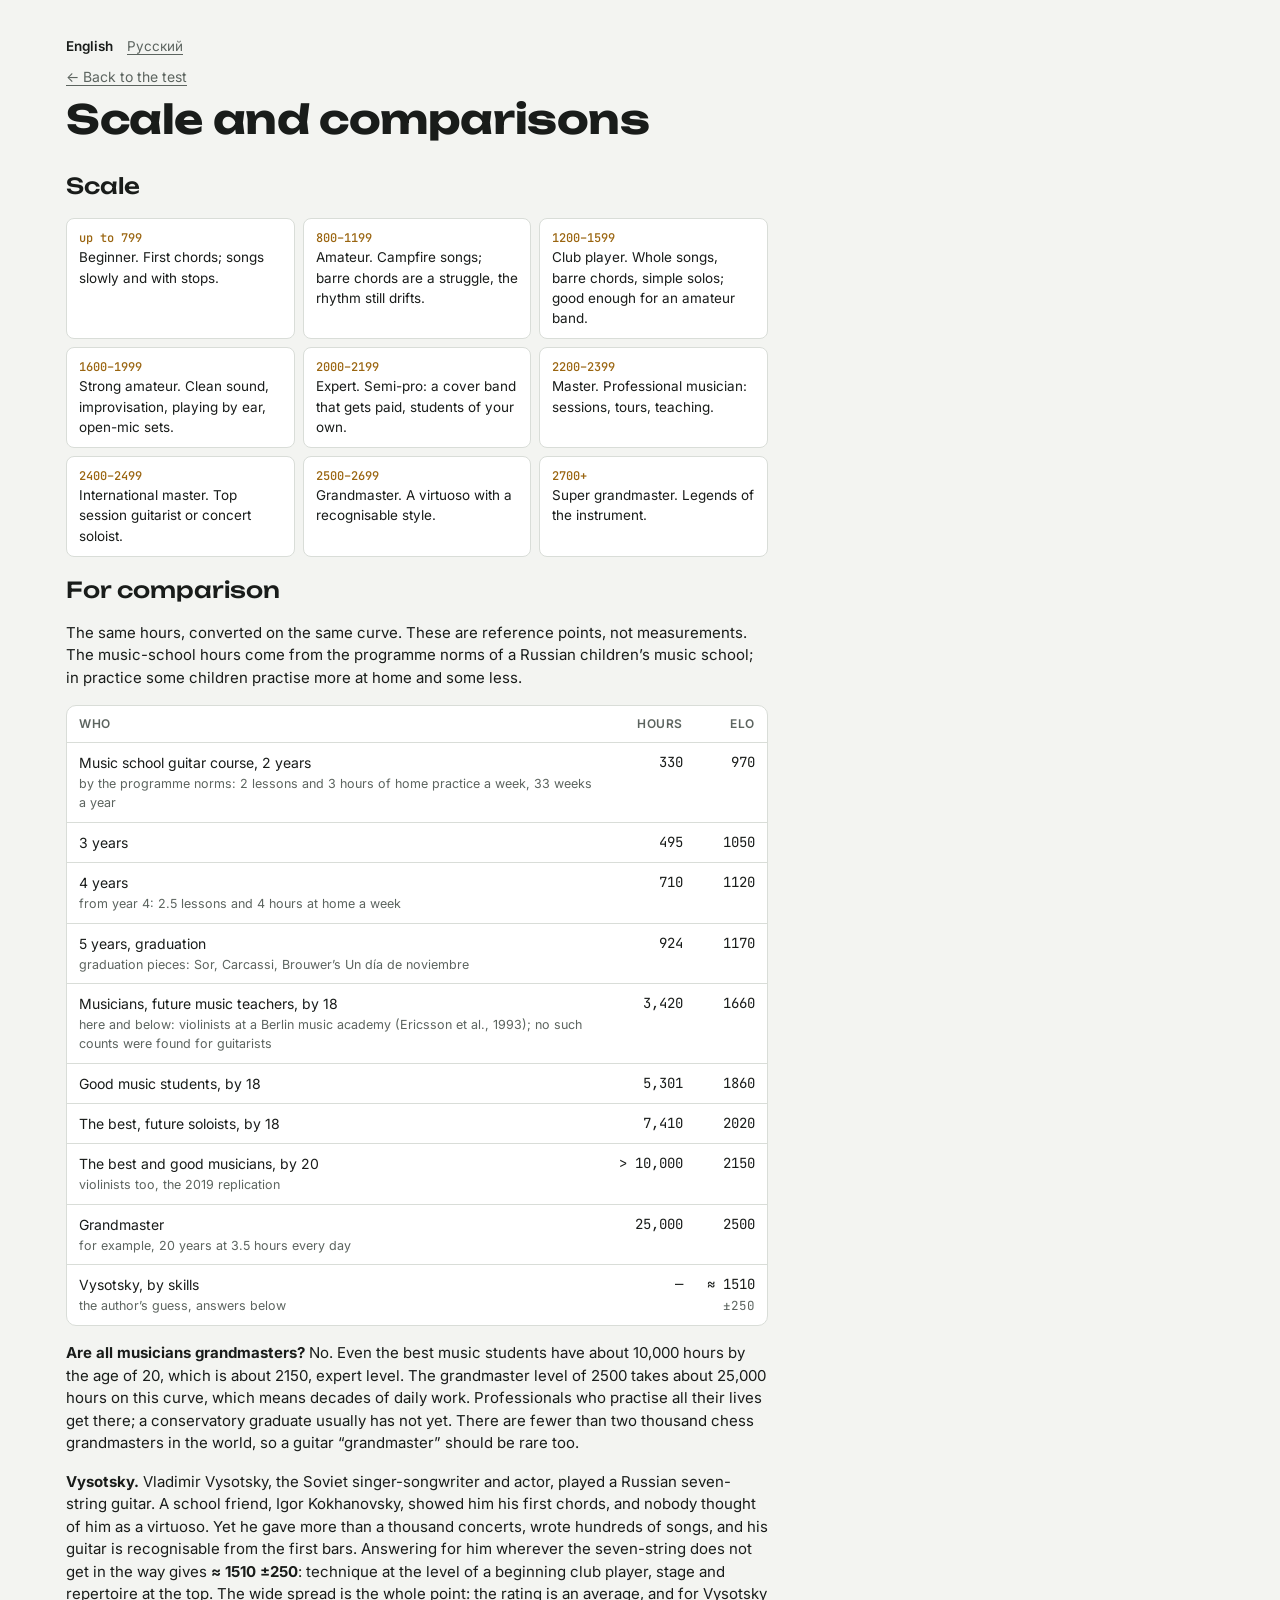
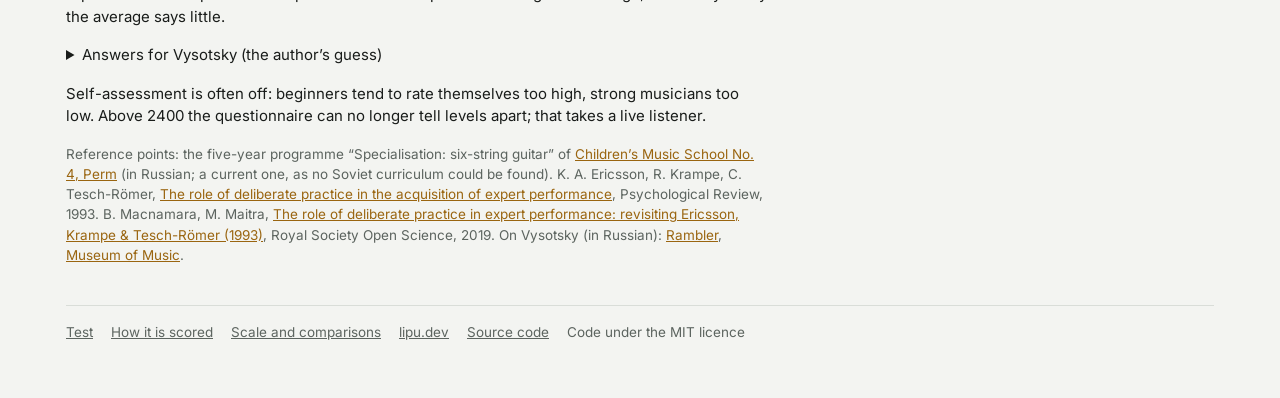
==== site/compare/index.html @ 153f65c1 "Short top line; explanation and method on their own pages The quiz page now opens with one line ("Me" ====
<!doctype html>
<html lang="en">
<head>
<meta charset="utf-8">
<meta name="viewport" content="width=device-width, initial-scale=1, viewport-fit=cover">
<script>try { if (localStorage.getItem('guitar-elo-lang') === 'ru') location.replace('/ru' + location.pathname + location.search + location.hash); } catch (e) {}</script>
<title>Guitar Elo scale: rating bands, music school hours and Vysotsky</title>
<meta name="description" content="The Guitar Elo scale from beginner to master, with reference points on the same curve: music school, conservatory and professional hours, and Vysotsky.">
<link rel="canonical" href="https://guitar-elo.lipu.dev/compare/">
<link rel="alternate" hreflang="en" href="https://guitar-elo.lipu.dev/compare/">
<link rel="alternate" hreflang="ru" href="https://guitar-elo.lipu.dev/ru/compare/">
<link rel="alternate" hreflang="x-default" href="https://guitar-elo.lipu.dev/compare/">
<link rel="icon" href="/favicon.svg" type="image/svg+xml">
<meta name="theme-color" content="#F3F4F1" media="(prefers-color-scheme: light)">
<meta name="theme-color" content="#111413" media="(prefers-color-scheme: dark)">
<meta property="og:type" content="article">
<meta property="og:locale" content="en_GB">
<meta property="og:locale:alternate" content="ru_RU">
<meta property="og:site_name" content="lipu.dev">
<meta property="og:url" content="https://guitar-elo.lipu.dev/compare/">
<meta property="og:title" content="Guitar Elo scale: rating bands, music school hours and Vysotsky">
<meta property="og:description" content="The Guitar Elo scale from beginner to master, with reference points on the same curve: music school, conservatory and professional hours, and Vysotsky.">
<meta property="og:image" content="https://guitar-elo.lipu.dev/og-en.png">
<meta property="og:image:width" content="1200">
<meta property="og:image:height" content="630">
<meta property="og:image:alt" content="Guitar Elo: how good are you at guitar? A fretboard with rating bands from Beginner to Master.">
<meta name="twitter:card" content="summary_large_image">
<link rel="preconnect" href="https://fonts.googleapis.com">
<link rel="preconnect" href="https://fonts.gstatic.com" crossorigin>
<link rel="stylesheet" href="https://fonts.googleapis.com/css2?family=Inter:wght@400;500;600&family=JetBrains+Mono:wght@400;500&family=Unbounded:wght@500;700&display=swap">
<link rel="stylesheet" href="../app.css?v=dev">
</head>
<body>
<div class="wrap">
  <p class="langhint" id="langhint" lang="ru" hidden>Эта страница есть на русском. <a href="../ru/compare/" data-lang="ru">Открыть</a><button type="button" aria-label="Закрыть">✕</button></p>
  <header class="top">
    <nav class="langs" aria-label="Language"><b>English</b><a href="../ru/compare/" hreflang="ru" lang="ru" data-lang="ru">Русский</a></nav>
    <p class="crumb"><a href="../">← Back to the test</a></p>
    <h1>Scale and comparisons</h1>
  </header>

  <section class="method page" id="compare">
    <h2>Scale</h2>
    <div class="bands" id="bands"></div>

    <h2>For comparison</h2>
    <p>The same hours, converted on the same curve. These are reference points, not measurements. The music-school hours come from the programme norms of a Russian children’s music school; in practice some children practise more at home and some less.</p>
    <div class="tablewrap">
      <table class="refs">
        <thead><tr><th>Who</th><th>Hours</th><th>Elo</th></tr></thead>
        <tbody id="refs"></tbody>
      </table>
    </div>
    <p><b>Are all musicians grandmasters?</b> No. Even the best music students have about 10,000 hours by the age of 20, which is about 2150, expert level. The grandmaster level of 2500 takes about 25,000 hours on this curve, which means decades of daily work. Professionals who practise all their lives get there; a conservatory graduate usually has not yet. There are fewer than two thousand chess grandmasters in the world, so a guitar “grandmaster” should be rare too.</p>
    <p><b>Vysotsky.</b> Vladimir Vysotsky, the Soviet singer-songwriter and actor, played a Russian seven-string guitar. A school friend, Igor Kokhanovsky, showed him his first chords, and nobody thought of him as a virtuoso. Yet he gave more than a thousand concerts, wrote hundreds of songs, and his guitar is recognisable from the first bars. Answering for him wherever the seven-string does not get in the way gives <b id="vysElo"></b>: technique at the level of a beginning club player, stage and repertoire at the top. The wide spread is the whole point: the rating is an average, and for Vysotsky the average says little.</p>
    <details><summary>Answers for Vysotsky (the author’s guess)</summary><ul class="vys" id="vysList"></ul></details>

    <p>Self-assessment is often off: beginners tend to rate themselves too high, strong musicians too low. Above 2400 the questionnaire can no longer tell levels apart; that takes a live listener.</p>
    <p class="sources">Reference points: the five-year programme “Specialisation: six-string guitar” of <a href="https://dmsh4perm.ru/public/%20%D0%B3%D0%B8%D1%82%D0%B0%D1%80%D0%B0%20%D1%88%D0%B5%D1%81%D1%82%D0%B8%D1%81%D1%82%D1%80%D1%83%D0%BD%D0%BD%D0%B0%D1%8F%205%20%D0%BB%D0%B5%D1%82%20%D0%A4%D0%93%D0%A2.pdf" target="_blank" rel="noopener">Children’s Music School No. 4, Perm</a> (in Russian; a current one, as no Soviet curriculum could be found). K. A. Ericsson, R. Krampe, C. Tesch-Römer, <a href="https://doi.org/10.1037/0033-295X.100.3.363" target="_blank" rel="noopener">The role of deliberate practice in the acquisition of expert performance</a>, Psychological Review, 1993. B. Macnamara, M. Maitra, <a href="https://doi.org/10.1098/rsos.190327" target="_blank" rel="noopener">The role of deliberate practice in expert performance: revisiting Ericsson, Krampe &amp; Tesch-Römer (1993)</a>, Royal Society Open Science, 2019. On Vysotsky (in Russian): <a href="https://kino.rambler.ru/movies/54465653-on-nauchil-vysotskogo-igrat-na-gitare-kto-na-samom-dele-vospital-barda-i-sochinil-babe-leto/" target="_blank" rel="noopener">Rambler</a>, <a href="https://music-museum.ru/about/news/11-faktov-iz-zhizni-vladimira-vyisoczkogo.-k-85-letiyu-so-dnya-rozhdeniya.html" target="_blank" rel="noopener">Museum of Music</a>.</p>
  </section>

  <footer class="foot">
    <a href="../">Test</a>
    <a href="../method/">How it is scored</a>
    <a href="../compare/">Scale and comparisons</a>
    <a href="https://lipu.dev/">lipu.dev</a>
    <a href="https://github.com/komapc/guitar-elo" rel="noopener">Source code</a>
    <span>Code under the MIT licence</span>
  </footer>
</div>

<script src="../i18n/en.js?v=dev"></script>
<script src="../common.js?v=dev"></script>
<script src="../about.js?v=dev"></script>
</body>
</html>
---- site/app.css ----
/* Layout: questionnaire column + sticky scorecard whose rating sits on a fretboard strip; on phones the scorecard leads and a slim bottom bar keeps the number in view. */
:root{
  --bg:#F3F4F1; --surface:#FFFFFF; --ink:#191C1A; --muted:#5C645F; --line:#D9DDD8;
  --accent:#9A6510; --accent-soft:#F5E9D2; --on-accent:#FFFFFF;
  --board:#3D2B22; --fret:#C7CAC4; --string:#D9C9A3; --inlay:#EFE8D8; --pin-hours:#9FD3B4;
  --good:#2E7448; --warn:#A5461E;
  --c-curve:#9A6510; --c-data:#2a78d6; --c-exp:#d55181;
  --f-display:'Unbounded','Inter',system-ui,sans-serif;
  --f-body:'Inter',system-ui,-apple-system,'Segoe UI',Roboto,sans-serif;
  --f-mono:'JetBrains Mono',ui-monospace,SFMono-Regular,Menlo,Consolas,monospace;
}
@media (prefers-color-scheme: dark){
  :root:not([data-theme="light"]){
    --bg:#111413; --surface:#1A1E1C; --ink:#E8EBE7; --muted:#9BA39E; --line:#2D3330;
    --accent:#E2B050; --accent-soft:#3A2F19; --on-accent:#1A1408;
    --board:#2B1E18; --fret:#8F938D; --string:#B8A57C; --inlay:#D2CAB8; --pin-hours:#7CC79C;
    --good:#6DC28C; --warn:#E89068; color-scheme:dark;
    --c-curve:#c98500; --c-data:#3987e5; --c-exp:#d55181;
  }
}
:root[data-theme="dark"]{
  --bg:#111413; --surface:#1A1E1C; --ink:#E8EBE7; --muted:#9BA39E; --line:#2D3330;
  --accent:#E2B050; --accent-soft:#3A2F19; --on-accent:#1A1408;
  --board:#2B1E18; --fret:#8F938D; --string:#B8A57C; --inlay:#D2CAB8; --pin-hours:#7CC79C;
  --good:#6DC28C; --warn:#E89068; color-scheme:dark;
  --c-curve:#c98500; --c-data:#3987e5; --c-exp:#d55181;
}
*{box-sizing:border-box}
body{background:var(--bg);color:var(--ink);font-family:var(--f-body);font-size:15px;line-height:1.5}
.wrap{max-width:1180px;margin:0 auto;padding-block:36px 56px;padding-left:max(16px,env(safe-area-inset-left,0px));padding-right:max(16px,env(safe-area-inset-right,0px))}
header.top{display:grid;gap:10px;max-width:68ch;margin-bottom:28px}
h1{font-family:var(--f-display);font-weight:700;font-size:clamp(28px,4.4vw,40px);line-height:1.1;letter-spacing:-0.01em;margin:0;text-wrap:balance}
.lede{margin:0;color:var(--muted);font-size:16px}
.langs{display:flex;gap:14px;font-size:13.5px;color:var(--muted)}
.langs a{color:var(--muted);text-underline-offset:3px}
.langs a:hover{color:var(--accent)}
.langs b{font-weight:600;color:var(--ink)}
.langhint{display:flex;flex-wrap:wrap;align-items:center;gap:6px 12px;margin:0 0 20px;padding:10px 14px;border:1px solid var(--line);border-radius:10px;background:var(--surface);font-size:14px}
.langhint a{color:var(--accent)}
.langhint button{margin-left:auto;font:14px var(--f-body);color:var(--muted);background:none;border:0;padding:2px 6px;cursor:pointer}
.langhint button:focus-visible{outline:2px solid var(--accent);outline-offset:1px}
.example{display:flex;flex-wrap:wrap;align-items:center;gap:10px 16px;margin:0 0 24px;padding:12px 16px;border:1px solid var(--accent);border-radius:10px;background:var(--accent-soft)}
.example p{margin:0;flex:1 1 320px;min-width:0}
.layout{display:grid;grid-template-columns:minmax(0,1fr) 384px;gap:32px;align-items:start}
.quiz{display:grid;gap:32px;min-width:0}
.group{display:grid;gap:12px;min-width:0}
.group h2{font-family:var(--f-display);font-weight:500;font-size:15px;letter-spacing:.04em;text-transform:uppercase;color:var(--muted);margin:0 0 2px}
fieldset.q{border:1px solid var(--line);background:var(--surface);border-radius:12px;padding:16px 18px 18px;margin:0;min-width:0}
fieldset.q legend{float:left;width:100%;padding:0;margin:0 0 12px;display:flex;gap:10px;align-items:baseline}
.qn{font-family:var(--f-mono);font-size:12px;color:var(--muted);flex:none}
.qt{font-weight:600;font-size:16px;flex:1 1 auto;min-width:0;text-wrap:balance}
.qelo{font-family:var(--f-mono);font-size:12px;color:var(--accent);white-space:nowrap;flex:none}
.qelo.off{color:var(--muted)}
.hint{clear:both;margin:-6px 0 8px;color:var(--muted);font-size:13.5px}
.hint details{display:inline}
.hint summary{display:inline;cursor:pointer;color:var(--accent);text-decoration:underline;text-underline-offset:3px}
.hint details[open] summary{margin-right:4px}
.val{display:block;clear:both;min-height:2.8em;margin:0 0 2px;font-weight:500;font-size:15px;line-height:1.4}
.q.unset .val{color:var(--muted);font-style:italic;font-weight:400}
.rail{position:relative;height:32px}
.rail::before{content:"";position:absolute;left:11px;right:11px;top:50%;height:4px;margin-top:-2px;border-radius:2px;background:var(--line)}
.rail i{position:absolute;top:50%;width:2px;height:10px;margin:-5px 0 0 -1px;border-radius:1px;background:var(--muted);opacity:.45;pointer-events:none}
.rail input{-webkit-appearance:none;appearance:none;position:relative;z-index:1;display:block;width:100%;height:32px;margin:0;background:transparent;cursor:pointer;touch-action:pan-y;--f:0}
.rail input::-webkit-slider-runnable-track{height:4px;border-radius:2px;background:linear-gradient(to right,var(--accent) calc(11px + (100% - 22px) * var(--f)),transparent 0)}
.rail input::-moz-range-track{height:4px;border-radius:2px;background:linear-gradient(to right,var(--accent) calc(11px + (100% - 22px) * var(--f)),transparent 0)}
.rail input::-webkit-slider-thumb{-webkit-appearance:none;appearance:none;width:22px;height:22px;margin-top:-9px;border-radius:50%;background:var(--accent);border:3px solid var(--surface);box-shadow:0 0 0 1.5px var(--accent)}
.rail input::-moz-range-thumb{width:16px;height:16px;border-radius:50%;background:var(--accent);border:3px solid var(--surface);box-shadow:0 0 0 1.5px var(--accent)}
.q.unset .rail input::-webkit-slider-runnable-track{background:transparent}
.q.unset .rail input::-moz-range-track{background:transparent}
.q.unset .rail input::-webkit-slider-thumb{background:var(--surface);box-shadow:0 0 0 1.5px var(--muted)}
.q.unset .rail input::-moz-range-thumb{background:var(--surface);box-shadow:0 0 0 1.5px var(--muted)}
.rail input:focus-visible{outline:2px solid var(--accent);outline-offset:2px;border-radius:6px}
.qfoot{display:flex;justify-content:flex-end;min-height:22px}
.clear{font:13px var(--f-body);color:var(--muted);background:none;border:0;padding:2px 0;cursor:pointer;text-decoration:underline;text-underline-offset:3px}
.clear:hover{color:var(--accent)}
.clear:focus-visible{outline:2px solid var(--accent);outline-offset:2px}
.q.unset .clear{visibility:hidden}
.tool{clear:both;display:flex;flex-wrap:wrap;align-items:center;gap:8px 10px;margin:0 0 12px;font-size:13.5px;color:var(--muted)}
.tool .btn{padding:7px 12px;font-size:13.5px}
.tool.on .tgo{background:var(--accent);border-color:var(--accent);color:var(--on-accent)}
.tclock{font:500 20px var(--f-mono);color:var(--ink);font-variant-numeric:tabular-nums}
.tclock:empty{display:none}
.seg{display:inline-flex;border:1px solid var(--line);border-radius:8px;overflow:hidden}
.segb{font:500 13px var(--f-mono);min-width:2.6em;padding:8px 6px;border:0;border-left:1px solid var(--line);background:var(--surface);color:var(--ink);cursor:pointer}
.segb:first-child{border-left:0}
.segb[aria-pressed="true"]{background:var(--accent-soft);color:var(--accent)}
.segb:focus-visible,.tbpm:focus-visible{outline:2px solid var(--accent);outline-offset:1px}
.tbpm{font:500 13px var(--f-mono);margin-left:4px;padding:6px 4px;border:1px solid var(--line);border-radius:8px;background:var(--surface);color:var(--ink)}
.tout{flex-basis:100%;scroll-margin:16px 0 88px}
.tout:empty{display:none}
.qz{flex-basis:100%;display:grid;gap:10px}
.qz[hidden]{display:none}
.qzq{display:flex;justify-content:space-between;align-items:baseline;gap:10px}
.qzpos{font:600 18px var(--f-body);color:var(--ink)}
.qzn{font:13px var(--f-mono)}
.notes{display:grid;grid-template-columns:repeat(6,minmax(0,1fr));gap:6px}
@media (max-width:560px){.notes{grid-template-columns:repeat(4,minmax(0,1fr))}}
.chords{display:grid;grid-template-columns:repeat(auto-fit,minmax(68px,1fr));gap:6px}
.tre,.tnext{white-space:nowrap}
.nb{font:500 14px var(--f-body);min-height:46px;padding:4px 2px;border:1px solid var(--line);border-radius:8px;background:var(--surface);color:var(--ink);cursor:pointer;display:flex;flex-direction:column;align-items:center;justify-content:center;line-height:1.15;touch-action:manipulation}
.nb small{font-size:11.5px;color:var(--muted)}
.nb:active{background:var(--accent-soft)}
.nb:focus-visible,.tset:focus-visible{outline:2px solid var(--accent);outline-offset:1px}
.tset{margin-left:6px;font:500 13px var(--f-body);padding:5px 10px;border-radius:8px;border:1px solid var(--accent);background:var(--accent-soft);color:var(--accent);cursor:pointer}
.tset:disabled{cursor:default;opacity:.8}
.tap{font:600 16px var(--f-body);min-height:96px;width:100%;border:1px solid var(--line);border-radius:10px;background:var(--surface);color:var(--ink);cursor:pointer;touch-action:none;user-select:none;-webkit-user-select:none;-webkit-touch-callout:none}
.tap:active,.tap.hit{background:var(--accent-soft)}
.tapn{display:block;margin-top:4px;font:13px var(--f-mono);color:var(--muted)}
.tapn:empty{display:none}
.tprog{height:4px;border-radius:2px;background:var(--line);overflow:hidden}
.tprog i{display:block;height:100%;background:var(--accent);transform-origin:left;transform:scaleX(0)}
@keyframes tprog{to{transform:scaleX(1)}}
.tap:focus-visible{outline:2px solid var(--accent);outline-offset:1px}

.score{position:sticky;top:calc(env(safe-area-inset-top,0px) + 16px);max-height:calc(100dvh - 32px);overflow:auto;background:var(--surface);border:1px solid var(--line);border-radius:14px;padding:20px;display:grid;gap:20px;min-width:0}
.eyebrow{font-size:12px;letter-spacing:.08em;text-transform:uppercase;color:var(--muted);margin:0}
.headline{display:grid;gap:6px}
.numrow{display:flex;align-items:baseline;gap:10px;flex-wrap:wrap}
.big{font-family:var(--f-display);font-weight:700;font-size:64px;line-height:1;letter-spacing:-0.03em;font-variant-numeric:tabular-nums}
.pm{font-family:var(--f-mono);font-size:16px;color:var(--muted)}
.band{font-family:var(--f-display);font-weight:500;font-size:17px;color:var(--accent);margin:0}
.bandtext{margin:0;color:var(--muted)}
.equiv{margin:0;font-size:13.5px;color:var(--muted)}
.equiv b{font-family:var(--f-mono);font-weight:500;color:var(--ink)}

.boardwrap{display:grid;gap:6px}
.board{position:relative;height:50px;border-radius:3px;background:var(--board);overflow:hidden}
.board .str{position:absolute;left:0;right:0;background:var(--string);opacity:.85}
.board .fret{position:absolute;top:0;bottom:0;width:3px;margin-left:-1.5px;background:var(--fret)}
.board .inlay{position:absolute;top:50%;width:8px;height:8px;margin:-4px 0 0 -4px;border-radius:50%;background:var(--inlay);opacity:.9}
.board .pin{position:absolute;top:0;bottom:0;width:0;transition:left .25s ease}
.board .pin::before{content:"";position:absolute;top:0;bottom:0;left:-2px;width:4px;border-radius:2px}
.board .pin::after{content:"";position:absolute;top:50%;left:-8px;width:16px;height:16px;margin-top:-8px;border-radius:50%}
.pin.skill::before{background:var(--accent)}
.pin.skill::after{background:var(--accent);box-shadow:0 0 0 2px var(--board)}
.pin.hours::before{background:repeating-linear-gradient(to bottom,var(--pin-hours) 0 5px,transparent 5px 9px)}
.pin.hours::after{background:transparent;border:2.5px solid var(--pin-hours)}
.ticks{position:relative;height:16px;font-family:var(--f-mono);font-size:10.5px;color:var(--muted)}
.ticks span{position:absolute;top:0;transform:translateX(-50%)}
.ticks span:first-child{transform:none}
.ticks span:last-child{transform:translateX(-100%)}
.legend{display:flex;flex-wrap:wrap;gap:4px 16px;font-size:12.5px;color:var(--muted)}
.legend i{display:inline-block;width:10px;height:10px;border-radius:50%;margin-right:6px;vertical-align:-1px}
.legend .k-skill{background:var(--accent)}
.legend .k-hours{border:2px solid var(--pin-hours)}

.block{display:grid;gap:10px;padding-top:16px;border-top:1px solid var(--line)}
.block h3{margin:0;font-size:13px;font-weight:600;letter-spacing:.06em;text-transform:uppercase;color:var(--muted)}
.cats{display:grid;gap:8px}
.cat{display:grid;grid-template-columns:8.6em minmax(0,1fr) 3.2em;gap:10px;align-items:center;font-size:14px}
.cat .bar{height:6px;border-radius:3px;background:var(--line);overflow:hidden}
.cat .bar i{display:block;height:100%;background:var(--accent);border-radius:3px;transition:width .25s ease}
.cat .v{font-family:var(--f-mono);font-size:13px;text-align:right;font-variant-numeric:tabular-nums}
.cat.weak .name{color:var(--warn);font-weight:600}
.cat.weak .bar i{background:var(--warn)}
.weaknote{margin:0;font-size:13.5px;color:var(--muted)}
.weaknote b{color:var(--warn)}

.practice{display:flex;flex-wrap:wrap;align-items:center;gap:6px 8px;font-size:14px}
.practice input,.cal input{width:4.4em;padding:6px 8px;font:500 14px var(--f-mono);color:var(--ink);background:var(--bg);border:1px solid var(--line);border-radius:6px}
.practice input:focus-visible,.cal input:focus-visible{outline:2px solid var(--accent);outline-offset:1px}
.compare{margin:0;font-size:14px}
.compare b{font-family:var(--f-mono);font-weight:500}
.verdict{margin:0;font-size:14px;color:var(--muted)}
.verdict.up{color:var(--good)}
.verdict.down{color:var(--warn)}

.actions{display:flex;flex-wrap:wrap;gap:8px;align-items:center}
.btn{font:500 14px var(--f-body);padding:9px 14px;border-radius:8px;border:1px solid var(--line);background:var(--surface);color:var(--ink);cursor:pointer}
.btn:hover{border-color:var(--muted)}
.btn:focus-visible{outline:2px solid var(--accent);outline-offset:2px}
.btn.primary{background:var(--accent);border-color:var(--accent);color:var(--on-accent)}
.status{font-size:13px;color:var(--good)}
.copybox{width:100%;min-height:96px;font:13px var(--f-mono);color:var(--ink);background:var(--bg);border:1px solid var(--line);border-radius:6px;padding:8px}

.method{margin-top:56px;padding-top:28px;border-top:1px solid var(--line);display:grid;gap:16px;max-width:78ch}
.method h2{font-family:var(--f-display);font-weight:500;font-size:22px;margin:0}
.method p,.method ol{margin:0}
.method ol{padding-left:1.3em;display:grid;gap:6px}
.calnote{color:var(--muted);font-size:13.5px}
.cal{display:flex;flex-wrap:wrap;align-items:center;gap:6px 10px;padding:12px 14px;background:var(--surface);border:1px solid var(--line);border-radius:10px}
.chart{margin:0;display:grid;gap:10px;min-width:0}
.clegend{display:flex;flex-wrap:wrap;gap:6px 18px;font-size:13px;color:var(--muted)}
.clegend span{display:inline-flex;align-items:center;gap:8px}
.key{flex:none;width:18px;height:10px;position:relative}
.key::before{content:'';position:absolute;left:0;right:0;top:4px;border-top:2px solid var(--k)}
.key.dot::before{left:4px;right:auto;top:0;width:10px;height:10px;border:0;border-radius:50%;background:var(--k)}
.key.band{background:color-mix(in srgb,var(--k) 14%,transparent)}
.key.ring::before{left:4px;right:auto;top:0;width:6px;height:6px;border:2px solid var(--k);border-radius:50%}
.cplot{position:relative;border:1px solid var(--line);border-radius:10px;background:var(--surface);min-width:0}
.cplot svg{display:block;width:100%;touch-action:pan-y;font-family:var(--f-body)}
.cplot .tick{font:11px var(--f-mono);fill:var(--muted)}
.cplot .grid{stroke:var(--line);stroke-width:1}
.cplot .ttl{font-size:11.5px;fill:var(--muted)}
.cplot .pt:focus{outline:none}
.cplot .pt:focus-visible circle:last-child{stroke:var(--ink)}
.ctip{position:absolute;z-index:2;pointer-events:none;max-width:250px;padding:7px 10px;border:1px solid var(--line);border-radius:8px;background:var(--surface);box-shadow:0 4px 14px rgba(0,0,0,.12);font-size:12.5px;line-height:1.35;color:var(--muted)}
.ctip b{color:var(--ink);font-size:14px}
.ctip[hidden]{display:none}
.method ul{margin:0;padding-left:1.3em;display:grid;gap:6px}
/* the reading pages (How it is scored, Scale and comparisons) and the links to them */
.method.page{margin-top:0;padding-top:0;border-top:0}
.crumb{margin:0;font-size:14px}
.crumb a,.scorelink a{color:var(--muted);text-underline-offset:3px}
.crumb a:hover,.scorelink a:hover{color:var(--accent)}
.method .more a{color:var(--accent);font-weight:500}
.scorelink{margin:0;font-size:13.5px}
.tablewrap{overflow-x:auto;border:1px solid var(--line);border-radius:10px;background:var(--surface)}
table{border-collapse:collapse;width:100%;min-width:520px;font-size:14px}
th,td{text-align:left;padding:9px 12px;border-bottom:1px solid var(--line);vertical-align:top}
tr:last-child td{border-bottom:none}
th{font-size:12px;font-weight:600;letter-spacing:.05em;text-transform:uppercase;color:var(--muted)}
td.n{font-family:var(--f-mono);white-space:nowrap;font-variant-numeric:tabular-nums}
table.refs{min-width:0}
table.refs td:first-child{width:100%}
table.refs td.n,table.refs th:not(:first-child){text-align:right}
.refnote{display:block;margin-top:2px;font-size:12.5px;color:var(--muted)}
.vys{margin:0;padding-left:1.2em;font-size:14px;color:var(--muted)}
tr.calrow td{background:var(--accent-soft)}
.bands{display:grid;grid-template-columns:repeat(auto-fill,minmax(220px,1fr));gap:8px}
.bands div{padding:10px 12px;background:var(--surface);border:1px solid var(--line);border-radius:8px;font-size:13.5px;min-width:0}
.bands b{display:block;font-family:var(--f-mono);font-weight:500;font-size:12px;color:var(--accent)}
.sources{font-size:13.5px;color:var(--muted)}
.sources a{color:var(--accent)}

.bar-mobile{display:none}
@media (max-width:900px){
  .layout{grid-template-columns:minmax(0,1fr)}
  .score{position:static;max-height:none}
  .bar-mobile.show{display:flex;position:fixed;left:0;right:0;bottom:0;z-index:20;align-items:center;justify-content:space-between;gap:12px;
    padding-top:10px;padding-bottom:calc(10px + env(safe-area-inset-bottom,0px));
    padding-left:max(16px,env(safe-area-inset-left,0px));padding-right:max(16px,env(safe-area-inset-right,0px));
    background:var(--surface);border-top:1px solid var(--line);font-size:14px}
  .bar-mobile b{font-family:var(--f-display);font-size:18px}
  .wrap{padding-bottom:96px}
}
@media (max-width:420px){
  .big{font-size:54px}
  .cat{grid-template-columns:8.8em minmax(0,1fr) 3em}
}
@media (prefers-reduced-motion: reduce){
  .board .pin,.cat .bar i{transition:none}
  .tprog{display:none}
}
/* page base (the artifact viewer supplied these) */
:root{color-scheme:light;padding-top:env(safe-area-inset-top,0px);padding-bottom:env(safe-area-inset-bottom,0px)}
body{margin:0}
img{max-width:100%}
[hidden]{display:none!important}
.foot{margin-top:40px;padding-top:16px;border-top:1px solid var(--line);display:flex;flex-wrap:wrap;gap:6px 18px;font-size:13.5px;color:var(--muted)}
.foot a{color:var(--muted)}
.foot a:hover{color:var(--accent)}
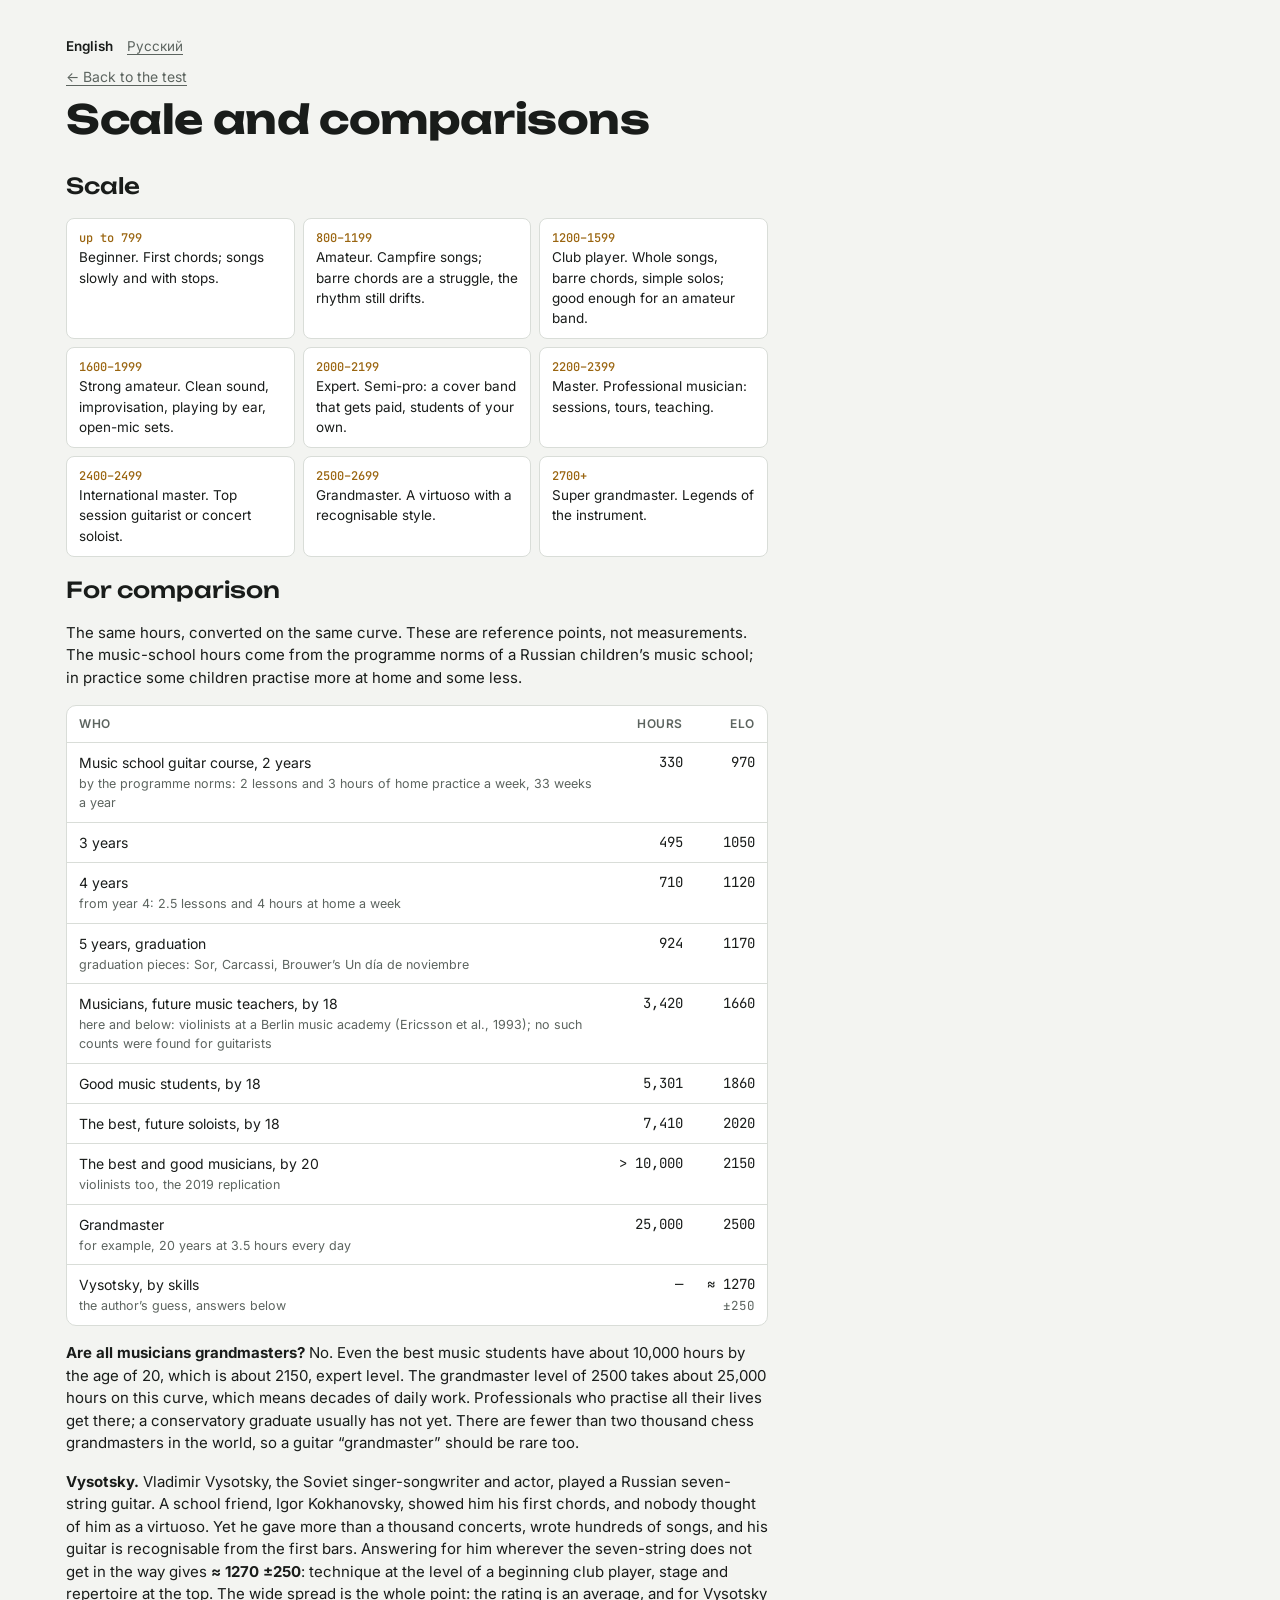
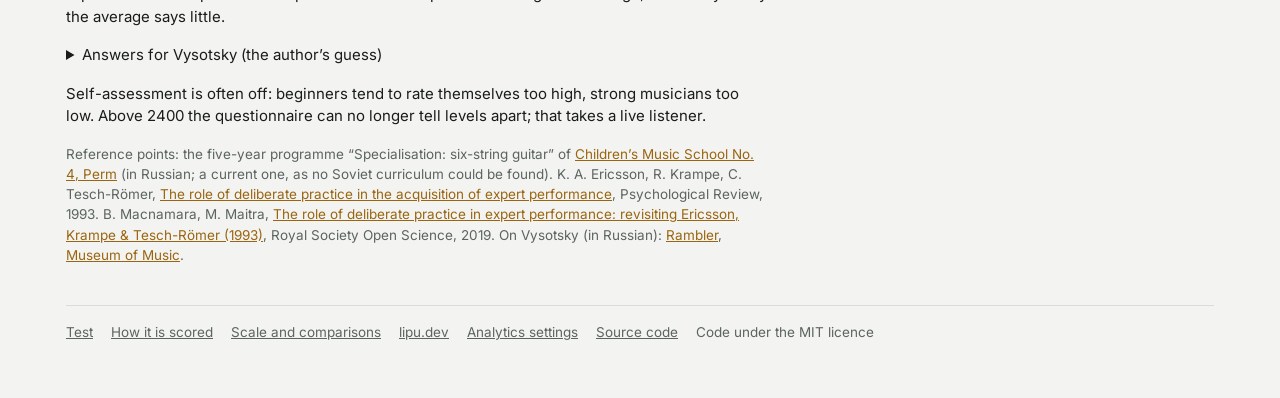
==== commit 885bab4c: "Google Analytics via the shared lipu.dev consent script Adds geo.lipu.dev/consent.js (GA4 G-DEDFZ80G" ====
--- a/site/compare/index.html
+++ b/site/compare/index.html
@@ -64,6 +64,7 @@
     <a href="../method/">How it is scored</a>
     <a href="../compare/">Scale and comparisons</a>
     <a href="https://lipu.dev/">lipu.dev</a>
+    <a href="#" data-lipu-consent-open>Analytics settings</a>
     <a href="https://github.com/komapc/guitar-elo" rel="noopener">Source code</a>
     <span>Code under the MIT licence</span>
   </footer>
@@ -72,5 +73,7 @@
 <script src="../i18n/en.js?v=dev"></script>
 <script src="../common.js?v=dev"></script>
 <script src="../about.js?v=dev"></script>
+<!-- Google Analytics: shared lipu.dev consent script (komapc/lipu-hub geo/client/consent.js); banner only where opt-in is required, text follows <html lang> -->
+<script defer src="https://geo.lipu.dev/consent.js" data-ga="G-DEDFZ80GT0" data-accent="var(--accent)"></script>
 </body>
 </html>
